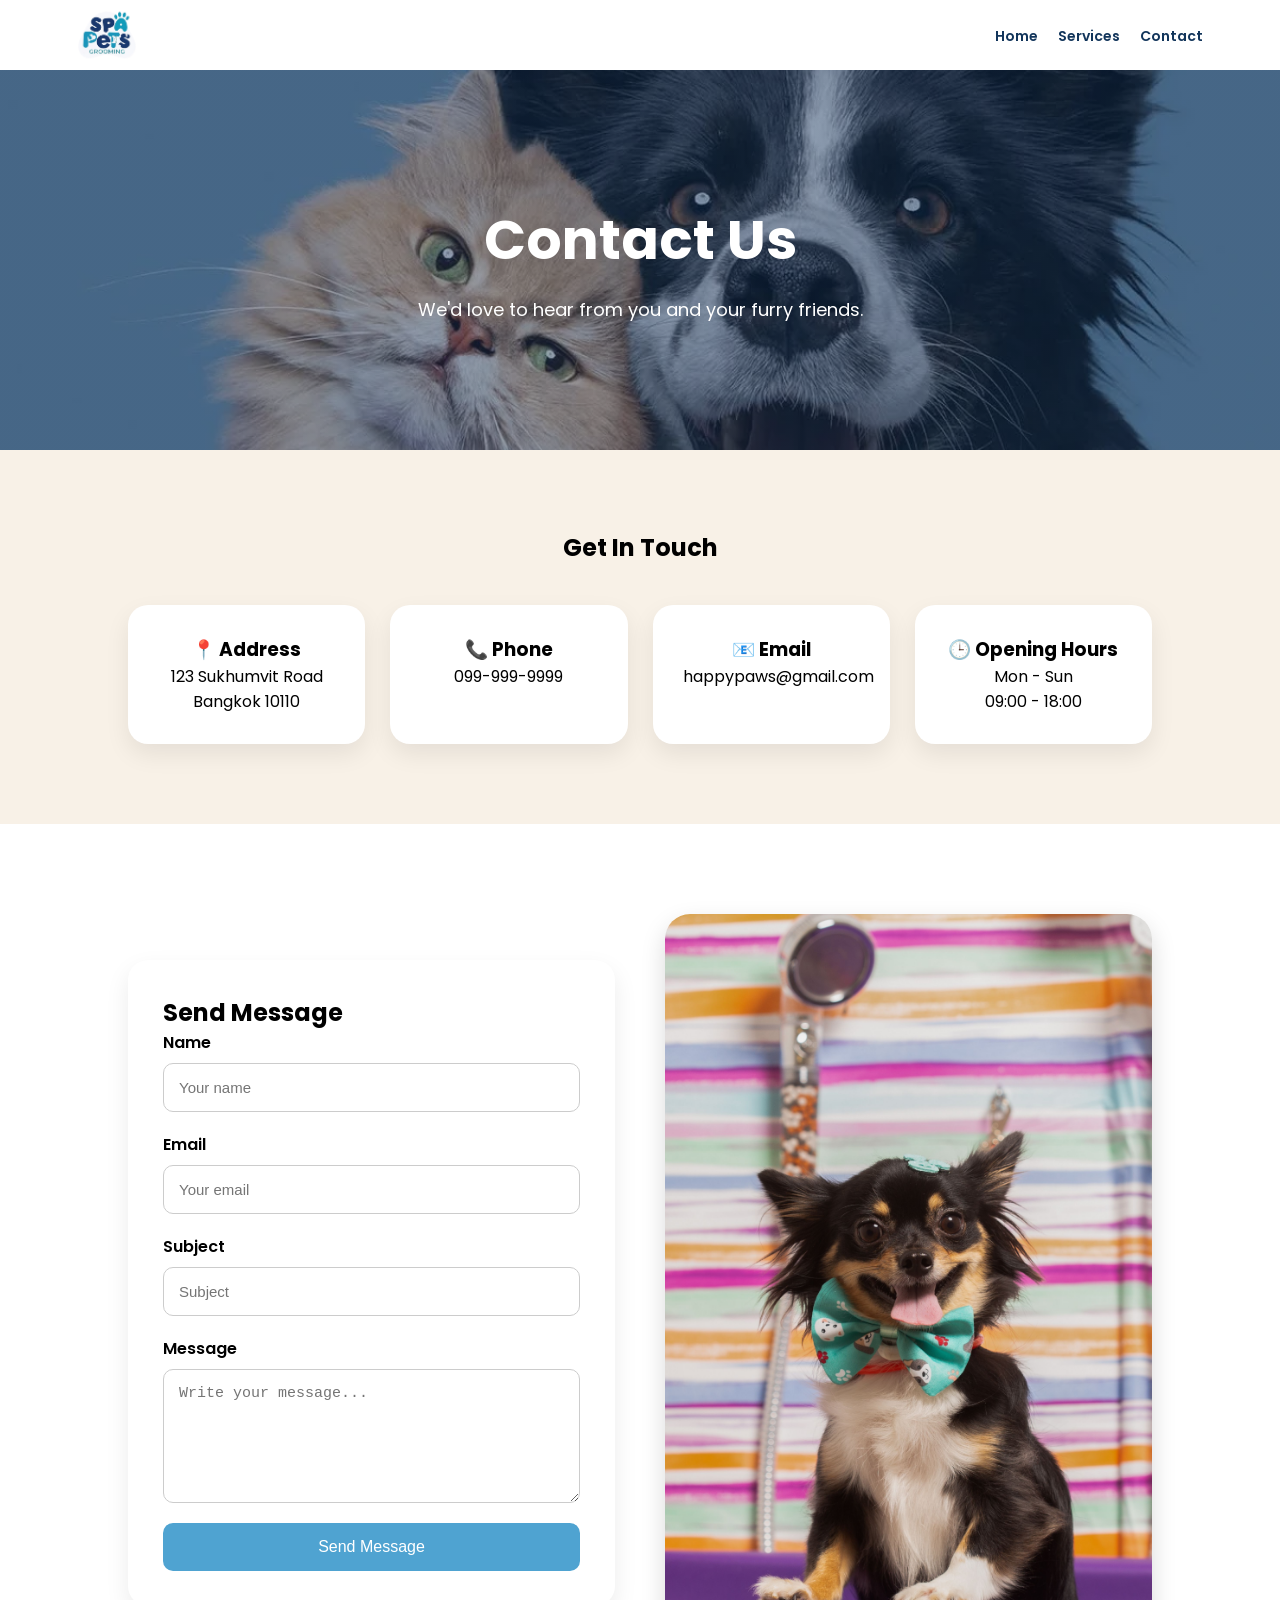
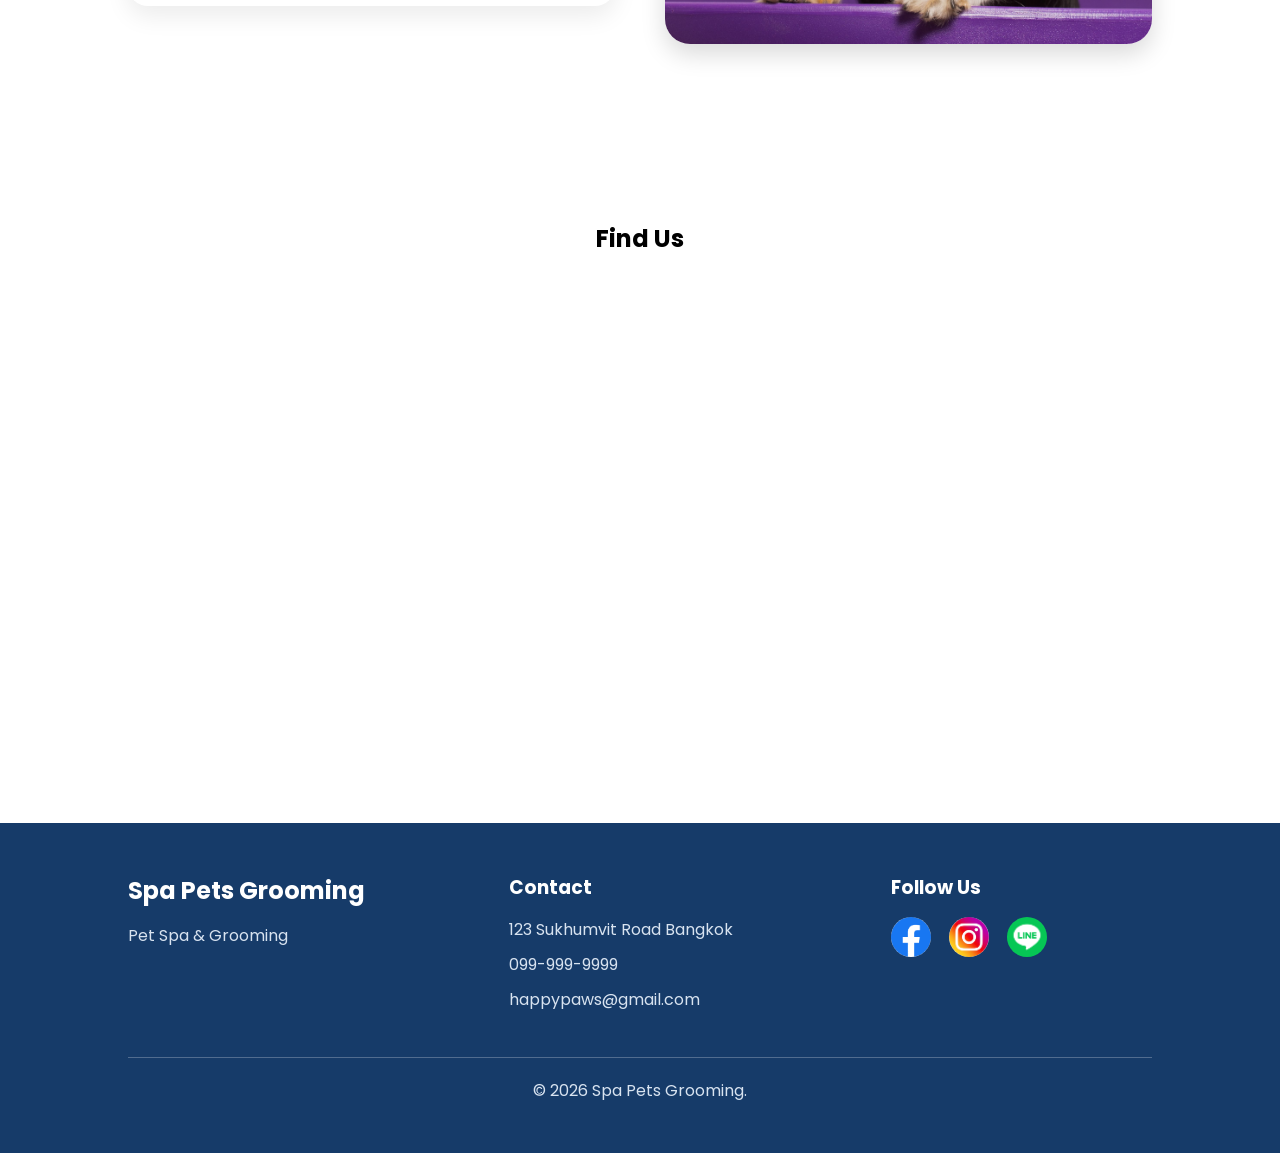
==== contact.html @ fc873a4a "Add files via upload" ====
<!DOCTYPE html>
<html lang="en">
<head>
    <meta charset="UTF-8">
    <meta name="viewport" content="width=device-width, initial-scale=1.0">
    <title>Contact | Spa Pets</title>

    <!-- Google Font -->
    <link href="https://fonts.googleapis.com/css2?family=Poppins:wght@300;400;500;600;700&display=swap" rel="stylesheet">

    <link rel="stylesheet" href="css/style.css">
</head>

<body>

<header>
    <nav>
        <div class="logo">
            <img src="images/spapets.png" alt="Spa Pets Logo">
        </div>

        <ul>
            <li><a href="index.html">Home</a></li>
            <li><a href="menu.html">Services</a></li>
            <li><a href="contact.html" class="active">Contact</a></li>
        </ul>
    </nav>
</header>

<main>

<!-- Page Header -->
<section class="contact-header">

    <div class="header-content">
        <h1>Contact Us</h1>
        <p>We'd love to hear from you and your furry friends.</p>
    </div>

</section>


<!-- Contact Information -->
<section class="contact-info">

    <h2>Get In Touch</h2>

    <div class="info-container">

        <div class="info-card">
            <h3>📍 Address</h3>
            <p>123 Sukhumvit Road<br>Bangkok 10110</p>
        </div>

        <div class="info-card">
            <h3>📞 Phone</h3>
            <p>099-999-9999</p>
        </div>

        <div class="info-card">
            <h3>📧 Email</h3>
            <p>happypaws@gmail.com</p>
        </div>

        <div class="info-card">
            <h3>🕒 Opening Hours</h3>
            <p>Mon - Sun<br>09:00 - 18:00</p>
        </div>

    </div>

</section>



<!-- Contact Form -->
<section class="contact-section">

    <div class="contact-grid">

        <div class="form-box">

            <h2>Send Message</h2>

            <form>

                <div class="form-group">
                    <label for="name">Name</label>
                    <input type="text" id="name" placeholder="Your name">
                </div>

                <div class="form-group">
                    <label for="email">Email</label>
                    <input type="email" id="email" placeholder="Your email">
                </div>

                <div class="form-group">
                    <label for="subject">Subject</label>
                    <input type="text" id="subject" placeholder="Subject">
                </div>

                <div class="form-group">
                    <label for="message">Message</label>
                    <textarea id="message" rows="6" placeholder="Write your message..."></textarea>
                </div>

                <button type="submit">Send Message</button>

            </form>

        </div>


        <div class="contact-image">

            <img src="images/photo6.jpg" alt="Cute dog">

        </div>

    </div>

</section>



<!-- Google Map -->

<section class="map">

<h2>Find Us</h2>

<iframe
src="https://www.google.com/maps?q=Bangkok&output=embed"
loading="lazy">
</iframe>

</section>

</main>



    <footer class="footer">

        <div class="footer-container">

        <div class="footer-section">

        <h2>Spa Pets Grooming</h2>

        <p>Pet Spa & Grooming</p>

        </div>

        <div class="footer-section">

        <h3>Contact</h3>

        <p>123 Sukhumvit Road Bangkok</p>

        <p>099-999-9999</p>

        <p>happypaws@gmail.com</p>

        </div>

            <div class="footer-section">

                <h3>Follow Us</h3>

                <div class="social-icons">

                    <a href="#"><img src="images/face.png" alt="Facebook"></a>
                    <a href="#"><img src="images/ig1.jpeg" alt="Instagram"></a>
                    <a href="#"><img src="images/line.png" alt="Line"></a>

                </div>

            </div>

     </div>

        <hr>

        <p class="copyright">

        © 2026 Spa Pets Grooming.

        </p>

    </footer>

</body>
</html>
---- css/style.css ----
/* Reset */
*{
    margin: 0;
    padding: 0;
    box-sizing: border-box;
}
:root{
    --primary-color: #4FA3D1;      /* Deep Teal */
    --background-color: #F8F1E7;   /* Warm Beige */
    --text-color: #12355B;
    --text-color: #3A332E;         /* Charcoal Brown */
}
html,
body{
    overflow-x: hidden;
}


body{
    font-family: Arial, sans-serif;
}

nav{
    display: flex;
    justify-content: space-between;
    align-items: center;
    padding: 8px 6%;
    height: 70px;
    background:white;
    box-shadow:0 3px 15px rgba(0,0,0,0.08);
}

/* Logo */

.logo{
    display:flex;
    flex-direction:column;

}
.logo span{
    font-size:22px;
    font-weight:700;
    color:#12355B;
}
.logo small{
    font-size:10px;
    color:#5DADE2;
    letter-spacing:1px;
}
.logo img{
    width: 60px;
    height: auto;
}

/*menu*/
nav ul{
    display: flex;
    list-style: none;
    align-items: center;
    gap: 20px; 
}

nav a{
    font-size: 14px;
    text-decoration: none;
    color: #12355b;
    font-weight: 600;
    transition:0.3s;
}

nav a:hover{
    color: #5DADE2;
}



.hero{
    background: linear-gradient(rgba(0,0,0,0.2), rgba(0,0,0,0.2)),url("../images/dogdog.png");
    height:650px;
    background-size:cover; 
    background-position:center;

    display: flex;
    justify-content: flex-start;  
    align-items: center;
    height: 100vh;
    padding-left: 10%;        
    text-align: right;  
}
.hero-text{
    text-align: left;
}

.hero h1,
.hero p,
.hero .btn{
    position:relative;
    z-index:1;
    color:white;
}
.hero h1{
    font-size:52px;
    margin-bottom:20px;
    max-width:600px;
}

.hero p{
    font-size:18px;
    margin-bottom:30px;
    max-width:500px;
    color:#eee;
}

.btn{
    display:inline-block;
    background-color:#5DADE2;
    color:white;
    padding:14px 30px;
    border-radius:8px;
    font-weight:600;
    transition:0.3s;
}

.btn:hover{
    background-color:#3498DB;
    transform:translateY(-2px);
}

/*----------------------------------------*/
.features{
    /*background:#F8FBFF;*/
    padding: 100px 10%;
    text-align: center;
}
.features h2{
    font-size: 36px;
    margin-bottom: 40px;
}
.feature-container{
    display:grid;
    grid-template-columns:repeat(auto-fit,minmax(280px,1fr));
    gap:30px;
    margin-top:50px;
}
.feature-card{
    background:white;
    padding:40px 30px;
    border-radius:20px;
    text-align:center;

    box-shadow:0 8px 25px rgba(0,0,0,.08);
    border-top:5px solid #5DADE2;
    transition:.3s;
}
.feature-card h3{
    margin-bottom:15px;
}

.feature-card p{
    color: #666666;
    line-height: 1.6;
}
.feature-card:hover{
    transform:translateY(-10px);
    box-shadow:0 15px 35px rgba(0,0,0,.15);
}
.feature-icon{

    width:70px;
    height:70px;

    margin:auto;
    margin-bottom:20px;

    border-radius:50%;

    background:#EAF6FF;

    display:flex;
    justify-content:center;
    align-items:center;

    font-size:32px;
}

/* ===== Reviews Section ===== */

.reviews {
    padding: 80px 10%;
    background-color: #f8fbff;
    text-align: center;
}
.reviews h2{
    font-size: 2.5rem;
    color: #333333;
    margin-bottom: 15px;
}
.reviews-description{
    color:#666;
    font-size:1rem;
    margin-bottom:50px;
}
.review-container {
    display: flex;
    gap: 30px;
    overflow-x: auto;
    scroll-snap-type: x mandatory;
    scroll-behavior: smooth;
    padding: 20px 0;
}

/* Review Card */
.review-card{
    background:white;
    min-width:320px;
    max-width:320px;
    padding:20px;
    border-radius:20px;
    box-shadow:0 5px 20px rgba(0,0,0,0.1);
    text-align:left;
    scroll-snap-align:start;
    transition:0.3s;
}
.review-card:hover{
    transform:translateY(-10px);
}
/* Pet Image */
.pet-photo{
    width:100%;
    height:220px;
    object-fit:cover;
    border-radius:15px;
    margin-bottom:20px;
}


/* Customer info */
.reviewer{
    display:flex;
    align-items:center;
    gap:15px;
    margin-bottom:15px;
}
.reviewer h3{
    margin-bottom:5px;
}

/* Avatar */
.avatar{
    width:50px;
    height:50px;
    background:#5DADE2;
    color:white;
    border-radius:50%;
    display:flex;
    justify-content:center;
    align-items:center;
    font-size:20px;
    font-weight:bold;
}

/* Stars */
.stars{
    color:#F4D03F;
}

/* Review text */
.review-text{
    color:#555;
    line-height:1.6;
}

/* CTA Section */
.cta{
    text-align: center;
    padding: 70px 20px;
    background-color: #eaf6ff;
}

.cta h2{
    color: #12355b;
    font-size: 36px;
    margin-bottom: 15px;
}

.cta p{
    font-size: 18px;
    margin-bottom: 30px;
}

.cta a{
    display: inline-block;
    background-color: #12355b;
    color: white;
    padding: 15px 35px;
    border-radius: 30px;
    text-decoration: none;
    font-weight: bold;
}

.cta a:hover{
    background-color: #0b2545 ;
}




.footer {
    background: #163b69;
    color: white;
    padding: 50px 10%;
}

.footer-container {
    display: flex;
    justify-content: space-between;
    flex-wrap: wrap;
    gap: 120px;
}
.footer-section{
    flex: 1;
}
.footer-section h2,
.footer-section h3 {
    margin-bottom: 15px;
}

.footer-section p {
    margin: 10px 0;
    color: #d8e3f0;
}

.social-icons {
    display: flex;
    gap: 18px;
    margin-top: 10px;
}

.social-icons a {
    color: white;
    font-size: 28px;
    transition: .3s;
}

.social-icons a:hover {
    color: #ff69b4;
    transform: scale(1.2);
}

.footer hr {
    margin: 35px 0 20px;
    border: none;
    border-top: 1px solid rgba(255,255,255,.25);
}

.copyright {
    text-align: center;
    color: #d8e3f0;
}

.social-icons img{
    width:40px;
    height:40px;
    object-fit:cover;
    border-radius:50%;
    transition:.3s;
}

.social-icons img:hover{
    transform:scale(1.1);
}




/* ===== Page Header ===== */
.header{
    height:550px;

    background:
        linear-gradient(rgba(18,53,91,.1), rgba(18,53,91,.1)),
        url("../images/cateat1.png");

    background-size:cover;
    background-position:center;

    display:flex;
    justify-content:center;
    align-items:center;
    text-align:center;

    color:white;
}

.header .content{
    max-width:700px;
    padding:20px;
}

.header h1{
    font-size:56px;
    margin-bottom:20px;
    font-weight:700;
}

.header p{
    font-size:20px;
    line-height:1.6;
    margin-bottom:35px;
    color:#f5f5f5;
}

.header-btn{
    display:flex;
    justify-content:center;
    gap:18px;
    flex-wrap:wrap;
}

.btn-outline{
    display:inline-block;
    padding:14px 30px;
    border:2px solid white;
    color:white;
    border-radius:40px;
    text-decoration:none;
    font-weight:600;
    transition:.3s;
}

.btn-outline:hover{
    background:white;
    color:#12355B;
}





/* ==========================
   PROMOTION
========================== */

.promotion{

    width:90%;
    max-width:1000px;

    margin:40px auto 70px;

    padding:50px 30px;

    border-radius:25px;

    background:
        linear-gradient(rgba(18,53,91,.4), rgba(18,53,91,.4)),
        url("../images/dogcat.jpg");

    background-size:cover;
    background-position:center;

    color:white;

    text-align:center;

    box-shadow:0 20px 40px rgba(0,0,0,.15);

}


.promotion h2{

    font-size:36px;

    margin-bottom:12px;

}


.promotion p{

    font-size:18px;

    margin-bottom:25px;

}


.promotion a{

    display:inline-block;

    background:white;

    color:#12355B;

    padding:12px 30px;

    border-radius:30px;

    text-decoration:none;

    font-weight:bold;

    transition:.3s;

}


.promotion a:hover{

    transform:translateY(-3px);

    box-shadow:0 10px 20px rgba(0,0,0,.15);

}
.promo-tag{

    display:inline-block;

    background:#FFD54F;

    color:#12355B;

    padding:8px 18px;

    border-radius:30px;

    font-size:13px;

    font-weight:bold;

    margin-bottom:20px;

}
  

/* hover */
.card{

    background:#fff;

    border-radius:20px;

    overflow:hidden;

    box-shadow:0 10px 25px rgba(0,0,0,.08);

    transition:.35s;

    display:flex;
    
    flex-direction:column;
    position:relative;
}

.card::before{

    content:"";

    position:absolute;

    width:130px;
    height:130px;

    background:radial-gradient(
        circle,
        rgba(79,163,209,.18),
        transparent
    );

    top:-40px;
    right:-40px;

}

.card:hover {
    transform:translateY(-8px);
    box-shadow:0 20px 35px rgba(79,163,209,.25);
}

/* text */
.card h3 {
  color: #1e3a5f;
  margin-bottom: 12px;
}

.card p {
  font-size: 14px;
  color: #6b7c8f;
    line-height:1.6;
    min-height:50px;
}

/* image (อยู่ล่าง + premium) */
.card img{
    width:100%;

    height:220px;

    object-fit:cover;

    transition:.4s;
}

.card:hover img{

    transform:scale(1.08);

}
.card-content{

    padding:22px;

    text-align:center;

}

.price{

    margin-top:18px;

    font-size:24px;

    color:#4FA3D1;

    font-weight:bold;

}

  
/* ==========================
   SERVICES
========================== */

.services{
    background:#f5fbff;
    padding:80px 8%;
    text-align:center;
}

.services h2{
    font-size:36px;
    color:#12355B;
}

.services>p{
    color:#666;
    margin-bottom:50px;
}

/* GRID */

.services-container{

    display:grid;

    grid-template-columns:repeat(6,1fr);

    gap:30px;

    max-width:1200px;

    margin:auto;

}

/* ---------- Row 1 ---------- */

.card:nth-child(1),
.card:nth-child(2){

    grid-column:span 3;

}

/* ---------- Row 2 ---------- */

.card:nth-child(3),
.card:nth-child(4),
.card:nth-child(5){

    grid-column:span 2;

}

/* ---------- Row 3 ---------- */

.card:nth-child(6),
.card:nth-child(7),
.card:nth-child(8){

    grid-column:span 2;

}

.service-btn{

    display:inline-block;

    margin-top:18px;

    padding:12px 24px;

    background:#12355B;

    color:white;

    text-decoration:none;

    border-radius:30px;

    font-size:14px;

    font-weight:600;

    transition:.3s;

}

.service-btn:hover{

    background:#4FA3D1;

    transform:translateY(-2px);

}



/* ==========================
CONTACT PAGE
========================== */

body{
    font-family:'Poppins',sans-serif;
}

/* Header */

.contact-header{

    height:380px;

    background:
    linear-gradient(rgba(18,53,91,.45),rgba(18,53,91,.45)),
    url("../images/dogcat.jpg");

    background-size:cover;
    background-position:center;

    display:flex;
    justify-content:center;
    align-items:center;

    color:white;
    text-align:center;
}

.contact-header h1{
    font-size:55px;
    margin-bottom:15px;
}

.contact-header p{
    font-size:18px;
}

/* Contact Information */

.contact-info{

    padding:80px 10%;
    background:#F8F1E7;
    text-align:center;
}

.contact-info h2{
    margin-bottom:40px;
}

.info-container{

    display:grid;
    grid-template-columns:repeat(auto-fit,minmax(220px,1fr));
    gap:25px;
}

.info-card{

    background:white;

    padding:30px;

    border-radius:20px;

    box-shadow:0 10px 25px rgba(0,0,0,.08);

    transition:.3s;
}

.info-card:hover{

    transform:translateY(-8px);
}

/* Contact Form */

.contact-section{

    padding:90px 10%;
}

.contact-grid{

    display:grid;
    grid-template-columns:1fr 1fr;

    gap:50px;

    align-items:center;
}

.form-box{

    background:white;

    padding:35px;

    border-radius:20px;

    box-shadow:0 10px 25px rgba(0,0,0,.08);
}

.form-group{

    display:flex;

    flex-direction:column;

    margin-bottom:20px;
}

.form-group label{

    margin-bottom:8px;

    font-weight:600;
}

.form-group input,
.form-group textarea{

    padding:15px;

    border:1px solid #ccc;

    border-radius:10px;

    font-size:15px;

    outline:none;

    transition:.3s;
}

.form-group input:focus,
.form-group textarea:focus{

    border-color:#4FA3D1;
}

.form-box button{

    width:100%;

    border:none;

    background:#4FA3D1;

    color:white;

    padding:15px;

    border-radius:10px;

    font-size:16px;

    cursor:pointer;

    transition:.3s;
}

.form-box button:hover{

    background:#12355B;
}

.contact-image img{

    width:100%;

    border-radius:25px;

    box-shadow:0 10px 25px rgba(0,0,0,.15);
}

/* Map */

.map{

    padding:80px 10%;

    text-align:center;
}

.map h2{

    margin-bottom:30px;
}

.map iframe{

    width:100%;

    height:450px;

    border:none;

    border-radius:20px;
}

/* Responsive */

@media(max-width:768px){

.contact-grid{

grid-template-columns:1fr;

}

.contact-header h1{

font-size:40px;

}

.contact-header{

height:280px;

}

}



































@media screen and (min-width:769px) and (max-width:1024px){

    nav{
        padding:20px 40px;
    }
    .logo img{
        width: 80;
    }
    nav ul{
        gap:18px;
    }
    nav a{
        font-size:16px;
    }

    .hero h1{
        font-size: 40px;
    }

    .hero p{
        font-size: 16px;
    }



    .services-container{

        grid-template-columns:repeat(2,1fr);

    }

    .card:nth-child(1),
    .card:nth-child(2),
    .card:nth-child(3),
    .card:nth-child(4),
    .card:nth-child(5),
    .card:nth-child(6),
    .card:nth-child(7),
    .card:nth-child(8){

        grid-column:span 1;

    }
}


/* ===== Mobile ===== */

@media screen and (max-width:768px){
    
    nav{
        padding:15px 20px;
        height:60px;
    }
    .logo img{
        width:50px;
    }
    nav ul{
        gap:13px;
    }
    nav a{
        font-size:13px;
    }

    .hero{
        min-height: 100vh;
        padding: 30px 20px;

        justify-content: center;
        align-items: center;

        text-align: left;

        background-position: 70% center;
    }
     .hero-text{
        max-width:100%;
        text-align:center;
    }
    .hero h1{
        font-size: 35px;
        line-height:1.2;
    }

    .hero p{
        font-size: 14px;
        line-height:1.6;
    }

    .btn{
        padding: 10px 17px;
        font-size: 17px;
    }

    .feature-container{
    grid-template-columns:1fr;
    }





      .services-container{

        grid-template-columns:1fr;

    }


    .header{
    height:420px;
    padding:20px;
}

.header h1{
    font-size:40px;
    line-height:1.1;
}

.header p{
    font-size:16px;
    line-height:1.6;
}

.header-btn{
    flex-direction:column;
    align-items:center;
    gap:15px;
}


    .services-container{
        display:grid;
        grid-template-columns:1fr;
        gap:20px;
    }

    .card{
        width:100%;
    }

    .card img{
        width:100%;
        height:200px;
        object-fit:cover;
        display:block;
    }

    .card-content{
        display:flex;
        flex-direction:column;
        flex:1;
    }

    .service-btn{
        margin-top:auto;
    }

}
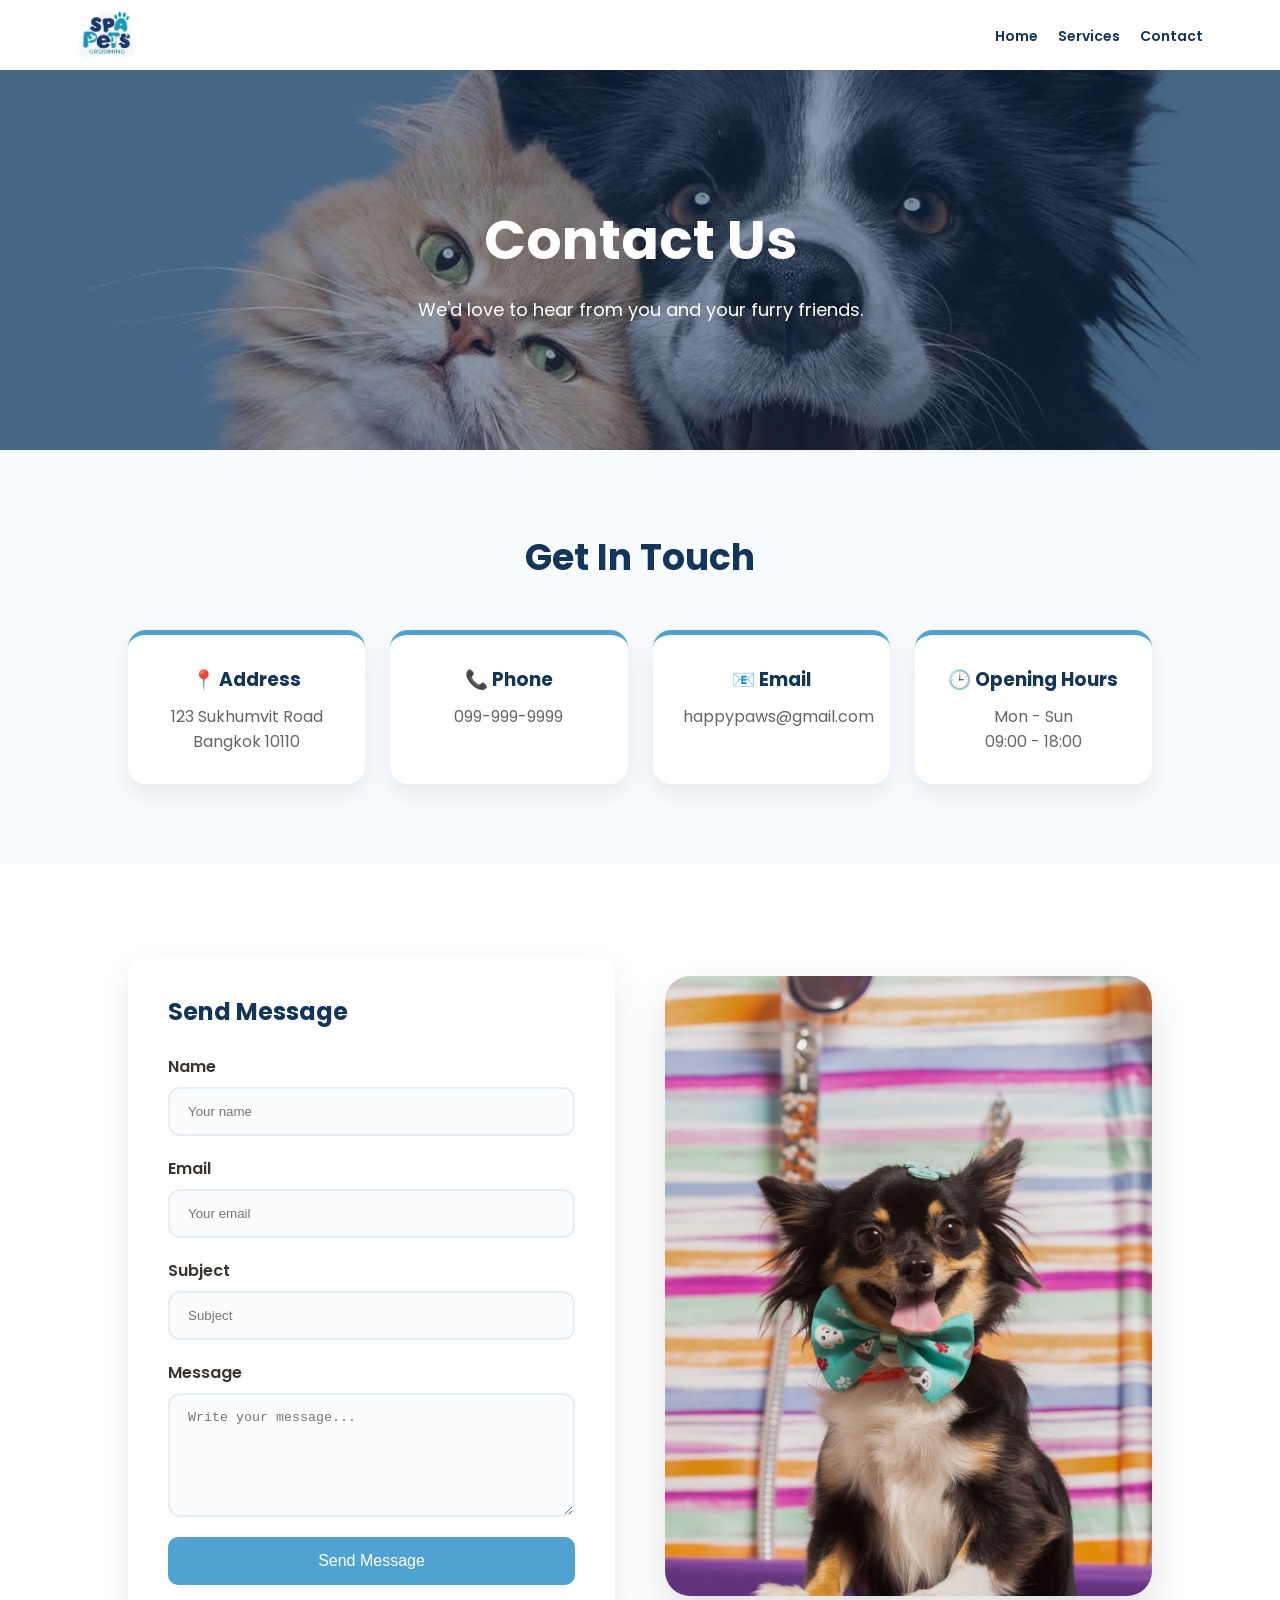
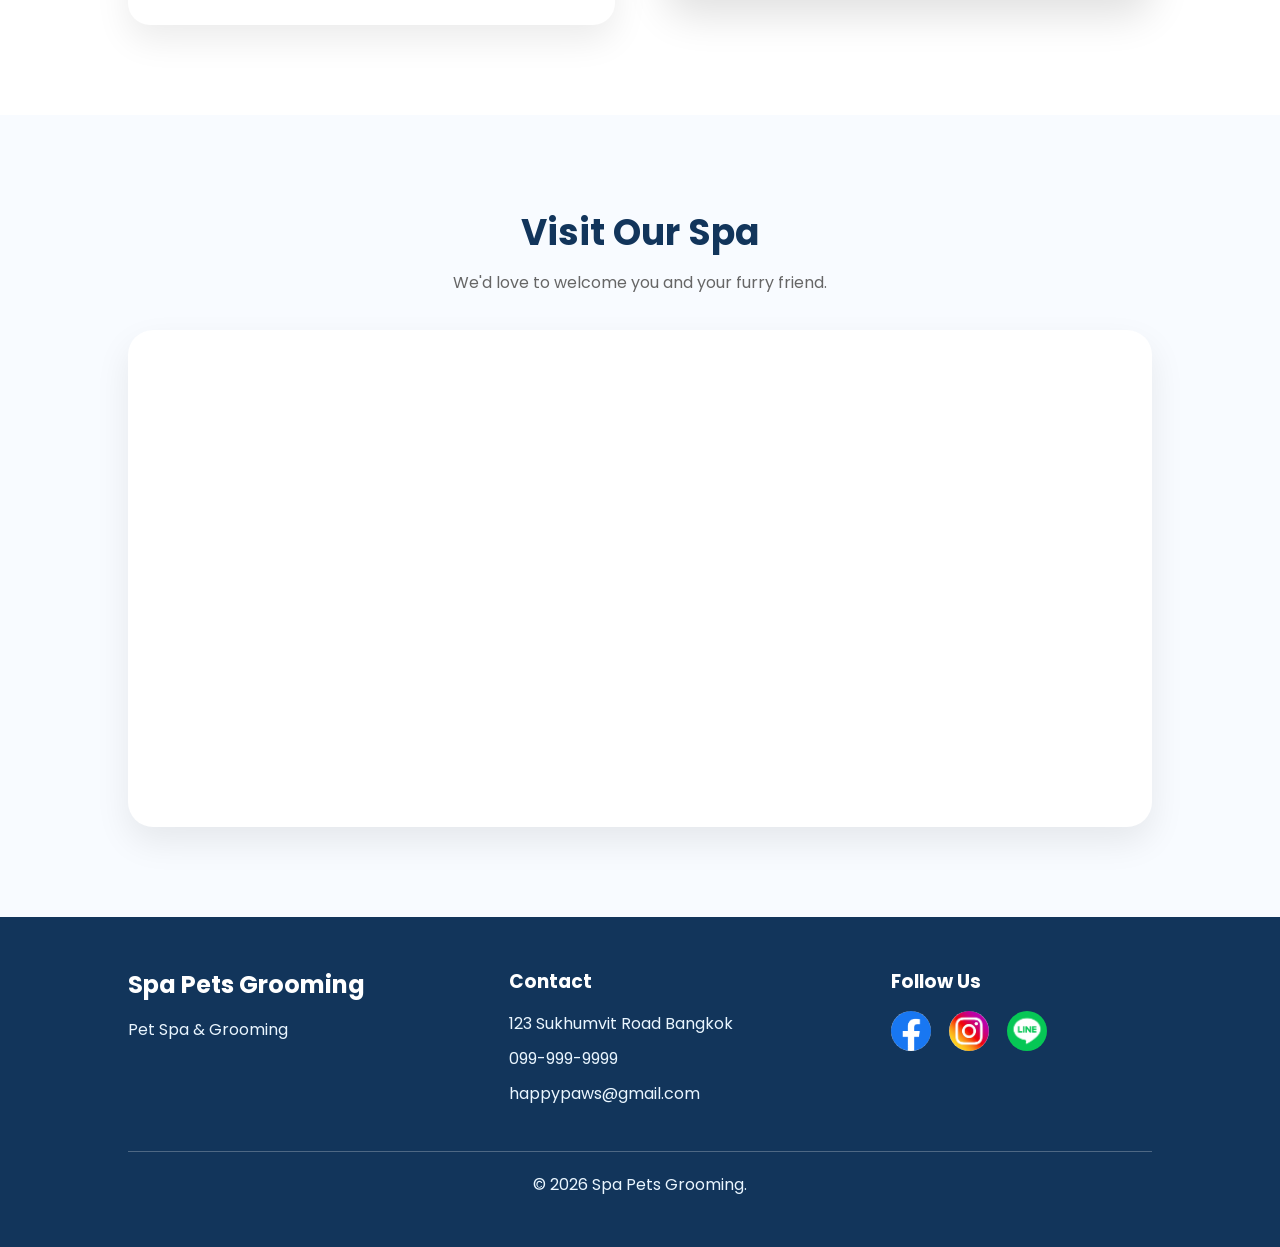
==== commit daa7a48b: "Add files via upload" ====
--- a/contact.html
+++ b/contact.html
@@ -4,6 +4,11 @@
     <meta charset="UTF-8">
     <meta name="viewport" content="width=device-width, initial-scale=1.0">
     <title>Contact | Spa Pets</title>
+
+     <link rel="preconnect" href="https://fonts.googleapis.com">
+    <link rel="preconnect" href="https://fonts.gstatic.com" crossorigin>
+    <link href="https://fonts.googleapis.com/css2?family=Poppins:wght@300;400;500;600;700&display=swap" rel="stylesheet">
+
 
     <!-- Google Font -->
     <link href="https://fonts.googleapis.com/css2?family=Poppins:wght@300;400;500;600;700&display=swap" rel="stylesheet">
@@ -127,12 +132,18 @@
 
 <section class="map">
 
-<h2>Find Us</h2>
-
-<iframe
-src="https://www.google.com/maps?q=Bangkok&output=embed"
-loading="lazy">
-</iframe>
+    <h2>Visit Our Spa</h2>
+    <p>
+        We'd love to welcome you and your furry friend.
+    </p>
+
+    <div class="map-box">
+        <iframe
+        src="https://www.google.com/maps?q=Bangkok&output=embed"
+        loading="lazy">
+        </iframe>
+    </div>
+
 
 </section>
 
--- a/css/style.css
+++ b/css/style.css
@@ -5,19 +5,15 @@
     box-sizing: border-box;
 }
 :root{
-    --primary-color: #4FA3D1;      /* Deep Teal */
-    --background-color: #F8F1E7;   /* Warm Beige */
-    --text-color: #12355B;
-    --text-color: #3A332E;         /* Charcoal Brown */
-}
-html,
+    --primary-color: #12355B;     /* น้ำเงินเข้ม */
+    --secondary-color: #4FA3D1;   /* ฟ้าหลัก */
+    --light-color: #EAF6FF;       /* ฟ้าอ่อน */
+    --text-color: #3A332E;
+    --white: #ffffff;
+}
 body{
-    overflow-x: hidden;
-}
-
-
-body{
-    font-family: Arial, sans-serif;
+    font-family:'Poppins',sans-serif;
+    color: var(--text-color);
 }
 
 nav{
@@ -44,7 +40,7 @@
 }
 .logo small{
     font-size:10px;
-    color:#5DADE2;
+    color:var(--secondary-color);
     letter-spacing:1px;
 }
 .logo img{
@@ -69,14 +65,13 @@
 }
 
 nav a:hover{
-    color: #5DADE2;
+    color: var(--secondary-color);
 }
 
 
 
 .hero{
     background: linear-gradient(rgba(0,0,0,0.2), rgba(0,0,0,0.2)),url("../images/dogdog.png");
-    height:650px;
     background-size:cover; 
     background-position:center;
 
@@ -113,7 +108,7 @@
 
 .btn{
     display:inline-block;
-    background-color:#5DADE2;
+    background-color:var(--secondary-color);
     color:white;
     padding:14px 30px;
     border-radius:8px;
@@ -122,7 +117,7 @@
 }
 
 .btn:hover{
-    background-color:#3498DB;
+    background-color:var(--primary-color);
     transform:translateY(-2px);
 }
 
@@ -149,7 +144,7 @@
     text-align:center;
 
     box-shadow:0 8px 25px rgba(0,0,0,.08);
-    border-top:5px solid #5DADE2;
+    border-top:5px solid var(--secondary-color);
     transition:.3s;
 }
 .feature-card h3{
@@ -192,7 +187,7 @@
 }
 .reviews h2{
     font-size: 2.5rem;
-    color: #333333;
+    color:var(--primary-color);
     margin-bottom: 15px;
 }
 .reviews-description{
@@ -249,7 +244,7 @@
 .avatar{
     width:50px;
     height:50px;
-    background:#5DADE2;
+    background:var(--secondary-color);
     color:white;
     border-radius:50%;
     display:flex;
@@ -299,14 +294,14 @@
 }
 
 .cta a:hover{
-    background-color: #0b2545 ;
+    background-color:var(--primary-color);
 }
 
 
 
 
 .footer {
-    background: #163b69;
+    background: var(--primary-color);
     color: white;
     padding: 50px 10%;
 }
@@ -327,7 +322,7 @@
 
 .footer-section p {
     margin: 10px 0;
-    color: #d8e3f0;
+    color: var(--light-color);
 }
 
 .social-icons {
@@ -343,7 +338,7 @@
 }
 
 .social-icons a:hover {
-    color: #ff69b4;
+    color: var(--secondary-color);
     transform: scale(1.2);
 }
 
@@ -355,7 +350,7 @@
 
 .copyright {
     text-align: center;
-    color: #d8e3f0;
+    color: var(--light-color);
 }
 
 .social-icons img{
@@ -429,8 +424,8 @@
 }
 
 .btn-outline:hover{
-    background:white;
-    color:#12355B;
+    background: var(--white);
+    color: var(--primary-color);
 }
 
 
@@ -490,9 +485,8 @@
 
     display:inline-block;
 
-    background:white;
-
-    color:#12355B;
+    background: var(--white);
+    color: var(--primary-color);
 
     padding:12px 30px;
 
@@ -518,9 +512,9 @@
 
     display:inline-block;
 
-    background:#FFD54F;
-
-    color:#12355B;
+    background:var(--light-color);
+
+    color:var(--primary-color);
 
     padding:8px 18px;
 
@@ -554,26 +548,6 @@
     position:relative;
 }
 
-.card::before{
-
-    content:"";
-
-    position:absolute;
-
-    width:130px;
-    height:130px;
-
-    background:radial-gradient(
-        circle,
-        rgba(79,163,209,.18),
-        transparent
-    );
-
-    top:-40px;
-    right:-40px;
-
-}
-
 .card:hover {
     transform:translateY(-8px);
     box-shadow:0 20px 35px rgba(79,163,209,.25);
@@ -581,7 +555,7 @@
 
 /* text */
 .card h3 {
-  color: #1e3a5f;
+  color:var(--primary-color);
   margin-bottom: 12px;
 }
 
@@ -622,7 +596,7 @@
 
     font-size:24px;
 
-    color:#4FA3D1;
+    color:var(--secondary-color);
 
     font-weight:bold;
 
@@ -641,7 +615,7 @@
 
 .services h2{
     font-size:36px;
-    color:#12355B;
+    color:var(--primary-color);
 }
 
 .services>p{
@@ -732,9 +706,7 @@
 CONTACT PAGE
 ========================== */
 
-body{
-    font-family:'Poppins',sans-serif;
-}
+
 
 /* Header */
 
@@ -771,12 +743,14 @@
 .contact-info{
 
     padding:80px 10%;
-    background:#F8F1E7;
+    background:#F8FBFF;
     text-align:center;
 }
 
 .contact-info h2{
-    margin-bottom:40px;
+   color:#12355B;
+    font-size:36px;
+    margin-bottom:45px;
 }
 
 .info-container{
@@ -787,27 +761,38 @@
 }
 
 .info-card{
+    background:#fff;
+    border-top:5px solid #4FA3D1;
+    border-radius:18px;
+    padding:30px;
+    box-shadow:0 10px 25px rgba(0,0,0,.08);
+    transition:.3s;
+}
+
+.info-card:hover{
+
+    transform:translateY(-8px);
+    box-shadow:0 15px 35px rgba(79,163,209,.2);
+}
+.info-card i{
+    color:#4FA3D1;
+    font-size:28px;
+    margin-bottom:15px;
+}
+.info-card h3{
+    color:#12355B;
+    margin-bottom:10px;
+}
+
+.info-card p{
+    color:#666;
+}
+
+/* Contact Form */
+
+.contact-section{
 
     background:white;
-
-    padding:30px;
-
-    border-radius:20px;
-
-    box-shadow:0 10px 25px rgba(0,0,0,.08);
-
-    transition:.3s;
-}
-
-.info-card:hover{
-
-    transform:translateY(-8px);
-}
-
-/* Contact Form */
-
-.contact-section{
-
     padding:90px 10%;
 }
 
@@ -822,14 +807,14 @@
 }
 
 .form-box{
-
-    background:white;
-
-    padding:35px;
-
-    border-radius:20px;
-
-    box-shadow:0 10px 25px rgba(0,0,0,.08);
+    background:#fff;
+    padding:40px;
+    border-radius:22px;
+    box-shadow:0 15px 35px rgba(0,0,0,.08);
+}
+.form-box h2{
+    color:#12355B;
+    margin-bottom:25px;
 }
 
 .form-group{
@@ -851,15 +836,13 @@
 .form-group input,
 .form-group textarea{
 
-    padding:15px;
-
-    border:1px solid #ccc;
-
-    border-radius:10px;
-
-    font-size:15px;
-
-    outline:none;
+    padding:15px 18px;
+
+    border:2px solid #E8EEF5;
+
+    border-radius:12px;
+
+    background:#FAFCFE;
 
     transition:.3s;
 }
@@ -868,6 +851,10 @@
 .form-group textarea:focus{
 
     border-color:#4FA3D1;
+
+    background:white;
+
+    box-shadow:0 0 10px rgba(79,163,209,.15);
 }
 
 .form-box button{
@@ -899,24 +886,49 @@
 .contact-image img{
 
     width:100%;
+    height:620px;
+
+    object-fit:cover;
 
     border-radius:25px;
 
-    box-shadow:0 10px 25px rgba(0,0,0,.15);
+    box-shadow:0 20px 40px rgba(0,0,0,.12);
 }
 
 /* Map */
 
 .map{
 
-    padding:80px 10%;
+    background:#F8FBFF;
+
+    padding:90px 10%;
 
     text-align:center;
 }
 
 .map h2{
 
-    margin-bottom:30px;
+    font-size:36px;
+
+    color:#12355B;
+
+    margin-bottom:10px;
+}
+.map p{
+
+    color:#666;
+
+    margin-bottom:35px;
+}
+.map-box{
+
+    background:white;
+
+    padding:20px;
+
+    border-radius:25px;
+
+    box-shadow:0 15px 35px rgba(0,0,0,.08);
 }
 
 .map iframe{
@@ -927,32 +939,10 @@
 
     border:none;
 
-    border-radius:20px;
-}
-
-/* Responsive */
-
-@media(max-width:768px){
-
-.contact-grid{
-
-grid-template-columns:1fr;
-
-}
-
-.contact-header h1{
-
-font-size:40px;
-
-}
-
-.contact-header{
-
-height:280px;
-
-}
-
-}
+    border-radius:18px;
+}
+
+
 
 
 
@@ -994,7 +984,7 @@
         padding:20px 40px;
     }
     .logo img{
-        width: 80;
+        width: 80px;
     }
     nav ul{
         gap:18px;
@@ -1118,32 +1108,61 @@
     gap:15px;
 }
 
-
+.card{
+    display:flex;
+    flex-direction:column;
+    height:100%;
+}
+
+.card-content{
+    display:flex;
+    flex-direction:column;
+    flex:1;
+}
+
+.card p{
+    flex:1;
+}
+
+
+.contact-grid{
+
+grid-template-columns:1fr;
+
+}
+
+.contact-header h1{
+
+font-size:40px;
+
+}
+
+.contact-header{
+
+height:280px;
+
+}
+
+.service-btn{
+    margin-top:auto;
+}
     .services-container{
         display:grid;
         grid-template-columns:1fr;
         gap:20px;
     }
 
-    .card{
+    .services-container .card{
+        grid-column:auto !important;
         width:100%;
-    }
-
-    .card img{
-        width:100%;
-        height:200px;
-        object-fit:cover;
-        display:block;
-    }
-
-    .card-content{
-        display:flex;
-        flex-direction:column;
-        flex:1;
-    }
-
-    .service-btn{
-        margin-top:auto;
-    }
+
+    }
+
+
+    .contact-image img{
+        display: none;
+    }
+        
+
 
 }
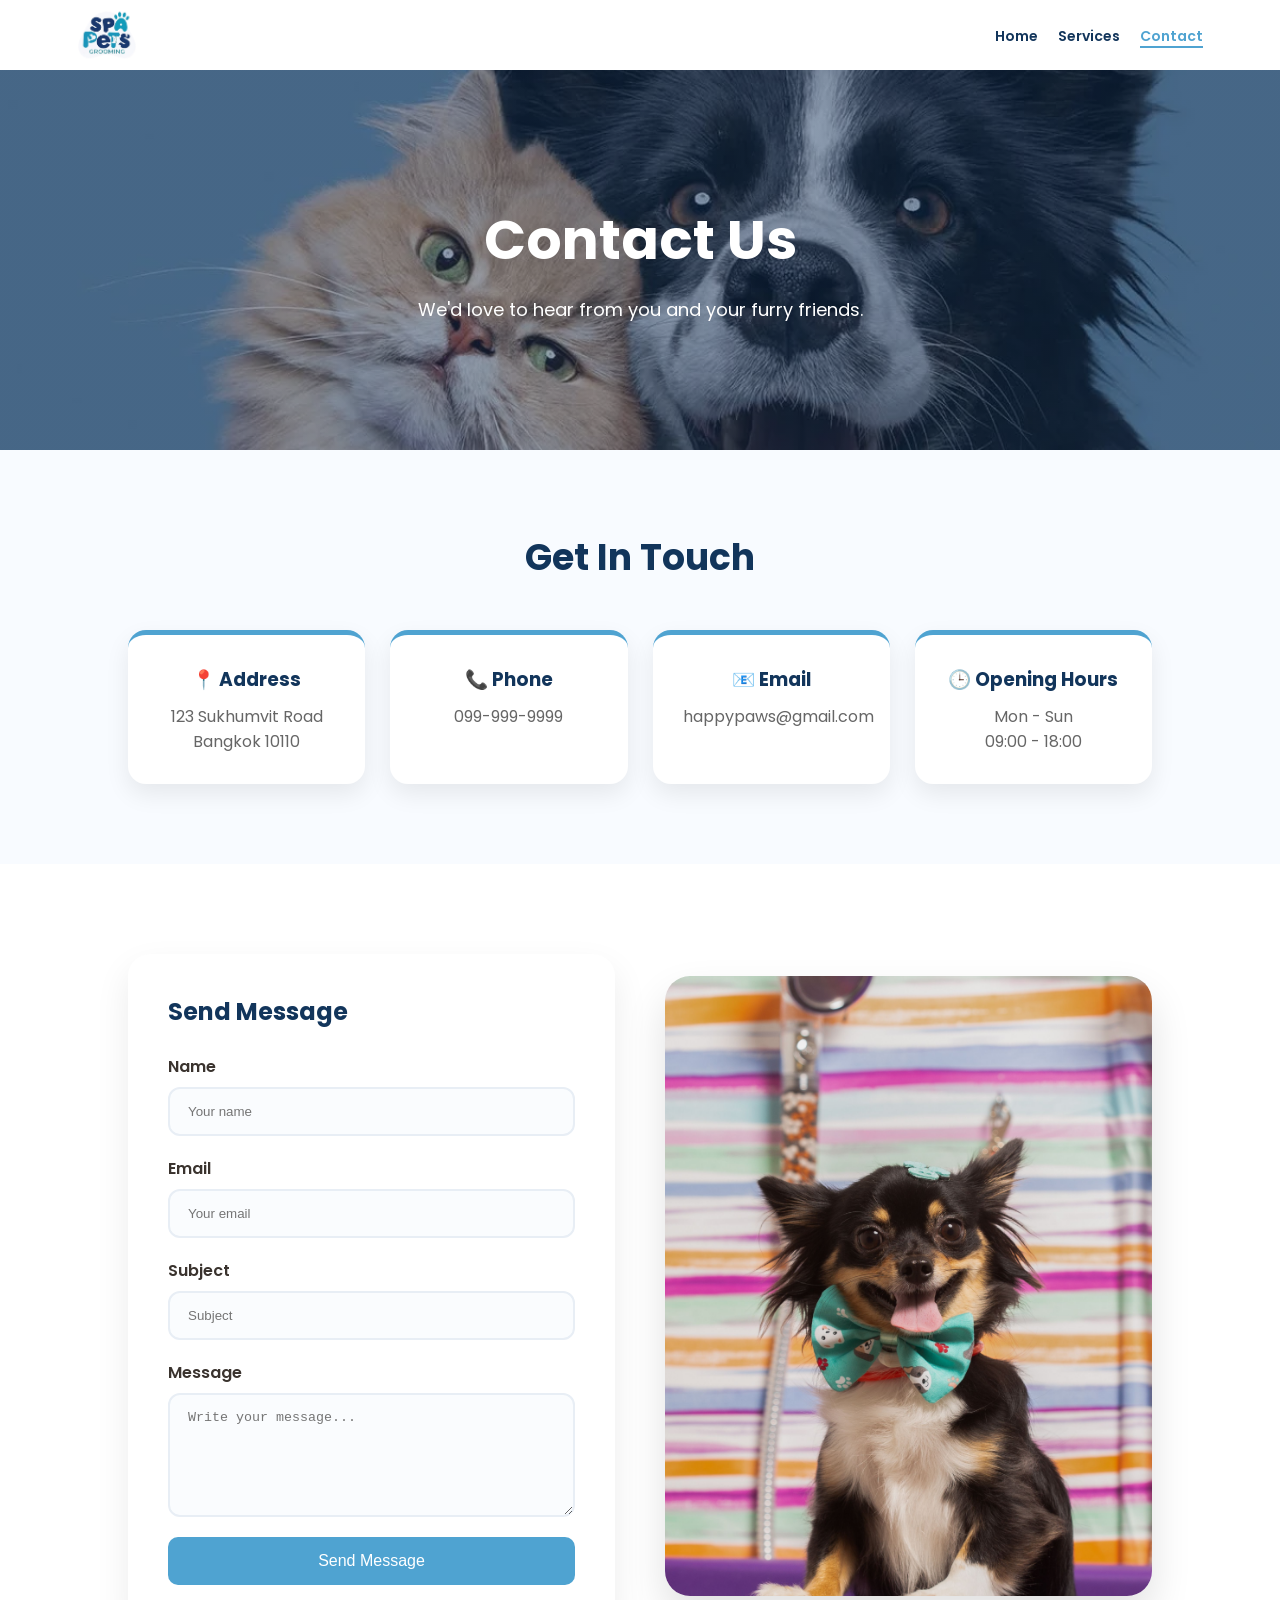
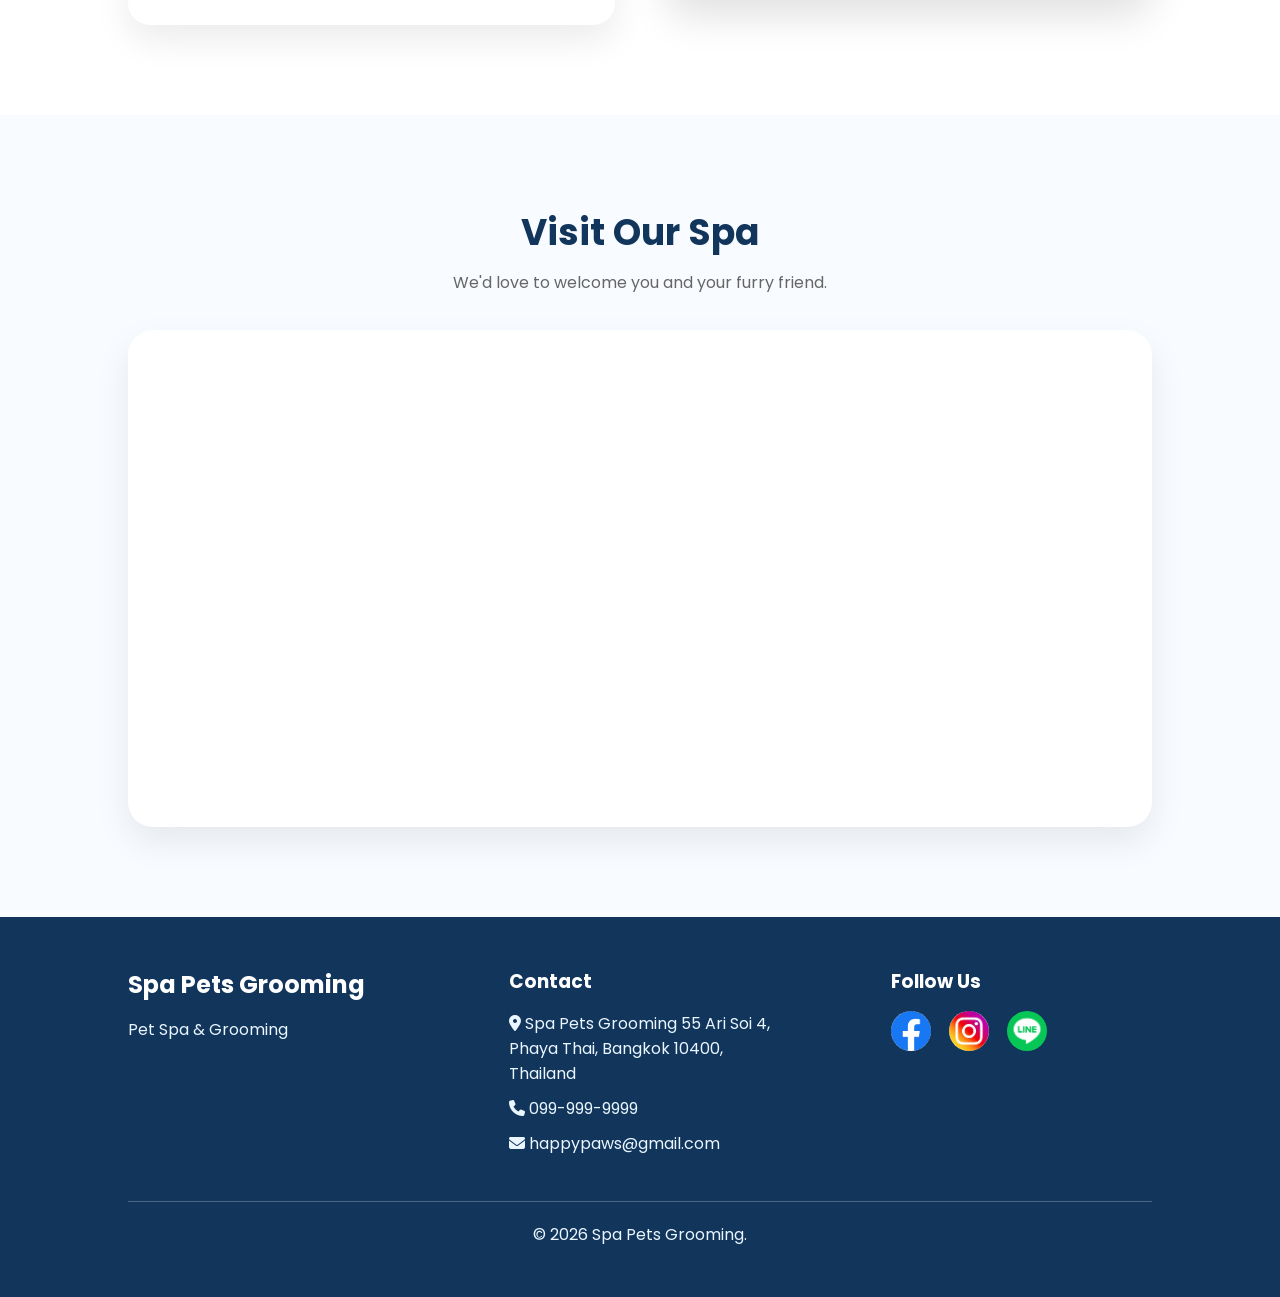
==== commit 09208137: "Add files via upload" ====
--- a/contact.html
+++ b/contact.html
@@ -5,198 +5,188 @@
     <meta name="viewport" content="width=device-width, initial-scale=1.0">
     <title>Contact | Spa Pets</title>
 
-     <link rel="preconnect" href="https://fonts.googleapis.com">
-    <link rel="preconnect" href="https://fonts.gstatic.com" crossorigin>
-    <link href="https://fonts.googleapis.com/css2?family=Poppins:wght@300;400;500;600;700&display=swap" rel="stylesheet">
+        <link rel="preconnect" href="https://fonts.googleapis.com">
+        <link rel="preconnect" href="https://fonts.gstatic.com" crossorigin>
+        <link href="https://fonts.googleapis.com/css2?family=Poppins:wght@300;400;500;600;700&display=swap" rel="stylesheet">
+        
 
+        <link rel="stylesheet" href="css/style.css">
 
-    <!-- Google Font -->
-    <link href="https://fonts.googleapis.com/css2?family=Poppins:wght@300;400;500;600;700&display=swap" rel="stylesheet">
+        <link rel="stylesheet"
+        href="https://cdnjs.cloudflare.com/ajax/libs/font-awesome/6.5.2/css/all.min.css">
 
-    <link rel="stylesheet" href="css/style.css">
 </head>
 
 <body>
 
-<header>
-    <nav>
-        <div class="logo">
-            <img src="images/spapets.png" alt="Spa Pets Logo">
-        </div>
+    <header>
+        <nav>
+            <div class="logo">
+                <img src="images/spapets.png" alt="Spa Pets Logo">
+            </div>
 
-        <ul>
-            <li><a href="index.html">Home</a></li>
-            <li><a href="menu.html">Services</a></li>
-            <li><a href="contact.html" class="active">Contact</a></li>
-        </ul>
-    </nav>
-</header>
+            <ul>
+                <li><a href="index.html">Home</a></li>
+                <li><a href="menu.html">Services</a></li>
+                <li><a href="contact.html" class="active">Contact</a></li>
+            </ul>
+        </nav>
+    </header>
 
-<main>
+    <main>
 
-<!-- Page Header -->
-<section class="contact-header">
+        <!-- Page Header -->
+        <section class="contact-header">
 
-    <div class="header-content">
-        <h1>Contact Us</h1>
-        <p>We'd love to hear from you and your furry friends.</p>
-    </div>
+            <div class="header-content">
+                <h1>Contact Us</h1>
+                <p>We'd love to hear from you and your furry friends.</p>
+            </div>
 
-</section>
+        </section>
 
 
-<!-- Contact Information -->
-<section class="contact-info">
+        <!-- Contact Information -->
+        <section class="contact-info">
 
-    <h2>Get In Touch</h2>
+            <h2>Get In Touch</h2>
 
-    <div class="info-container">
+            <div class="info-container">
 
-        <div class="info-card">
-            <h3>📍 Address</h3>
-            <p>123 Sukhumvit Road<br>Bangkok 10110</p>
-        </div>
+                <div class="info-card">
+                    <h3>📍 Address</h3>
+                    <p>123 Sukhumvit Road<br>Bangkok 10110</p>
+                </div>
 
-        <div class="info-card">
-            <h3>📞 Phone</h3>
-            <p>099-999-9999</p>
-        </div>
+                <div class="info-card">
+                    <h3>📞 Phone</h3>
+                    <p>099-999-9999</p>
+                </div>
 
-        <div class="info-card">
-            <h3>📧 Email</h3>
-            <p>happypaws@gmail.com</p>
-        </div>
+                <div class="info-card">
+                    <h3>📧 Email</h3>
+                    <p>happypaws@gmail.com</p>
+                </div>
 
-        <div class="info-card">
-            <h3>🕒 Opening Hours</h3>
-            <p>Mon - Sun<br>09:00 - 18:00</p>
-        </div>
+                <div class="info-card">
+                    <h3>🕒 Opening Hours</h3>
+                    <p>Mon - Sun<br>09:00 - 18:00</p>
+                </div>
 
-    </div>
+            </div>
 
-</section>
+        </section>
 
 
 
-<!-- Contact Form -->
-<section class="contact-section">
+        <!-- Contact Form -->
+        <section class="contact-section">
 
-    <div class="contact-grid">
+            <div class="contact-grid">
 
-        <div class="form-box">
+                <div class="form-box">
 
-            <h2>Send Message</h2>
+                    <h2>Send Message</h2>
 
-            <form>
+                    <form>
 
-                <div class="form-group">
-                    <label for="name">Name</label>
-                    <input type="text" id="name" placeholder="Your name">
+                        <div class="form-group">
+                            <label for="name">Name</label>
+                            <input type="text" id="name" placeholder="Your name">
+                        </div>
+
+                        <div class="form-group">
+                            <label for="email">Email</label>
+                            <input type="email" id="email" placeholder="Your email">
+                        </div>
+
+                        <div class="form-group">
+                            <label for="subject">Subject</label>
+                            <input type="text" id="subject" placeholder="Subject">
+                        </div>
+
+                        <div class="form-group">
+                            <label for="message">Message</label>
+                            <textarea id="message" rows="6" placeholder="Write your message..."></textarea>
+                        </div>
+
+                        <button type="submit">Send Message</button>
+
+                    </form>
+
                 </div>
 
-                <div class="form-group">
-                    <label for="email">Email</label>
-                    <input type="email" id="email" placeholder="Your email">
+
+                <div class="contact-image">
+                    <img src="images/photo6.jpg" alt="Cute dog">
                 </div>
 
-                <div class="form-group">
-                    <label for="subject">Subject</label>
-                    <input type="text" id="subject" placeholder="Subject">
-                </div>
+            </div>
 
-                <div class="form-group">
-                    <label for="message">Message</label>
-                    <textarea id="message" rows="6" placeholder="Write your message..."></textarea>
-                </div>
-
-                <button type="submit">Send Message</button>
-
-            </form>
-
-        </div>
-
-
-        <div class="contact-image">
-
-            <img src="images/photo6.jpg" alt="Cute dog">
-
-        </div>
-
-    </div>
-
-</section>
+        </section>
 
 
 
-<!-- Google Map -->
+            <!-- Google Map -->
 
-<section class="map">
+            <section class="map">
 
-    <h2>Visit Our Spa</h2>
-    <p>
-        We'd love to welcome you and your furry friend.
-    </p>
+                <h2>Visit Our Spa</h2>
+                <p>
+                    We'd love to welcome you and your furry friend.
+                </p>
 
-    <div class="map-box">
-        <iframe
-        src="https://www.google.com/maps?q=Bangkok&output=embed"
-        loading="lazy">
-        </iframe>
-    </div>
+                <div class="map-box">
+                    <iframe
+                        src="https://www.google.com/maps?q=Ari+Bangkok&output=embed"
+                        loading="lazy">
+                    </iframe>
+                </div>
 
 
-</section>
+            </section>
 
-</main>
+    </main>
 
 
 
+    <!-- Footer -->
     <footer class="footer">
 
         <div class="footer-container">
 
-        <div class="footer-section">
-
-        <h2>Spa Pets Grooming</h2>
-
-        <p>Pet Spa & Grooming</p>
-
-        </div>
-
-        <div class="footer-section">
-
-        <h3>Contact</h3>
-
-        <p>123 Sukhumvit Road Bangkok</p>
-
-        <p>099-999-9999</p>
-
-        <p>happypaws@gmail.com</p>
-
-        </div>
+            <div class="footer-section">
+                <h2>Spa Pets Grooming</h2>
+                <p>Pet Spa &amp; Grooming</p>
+            </div>
 
             <div class="footer-section">
+                <h3>Contact</h3>
+                <p><i class="fa-solid fa-location-dot"></i> Spa Pets Grooming
+                                                            55 Ari Soi 4,
+                                                            Phaya Thai,
+                                                            Bangkok 10400, Thailand</p>
+                <p><i class="fa-solid fa-phone"></i> 099-999-9999</p>
+                <p><i class="fa-solid fa-envelope"></i> happypaws@gmail.com</p>
+            </div>
 
+            <div class="footer-section">
                 <h3>Follow Us</h3>
 
                 <div class="social-icons">
-
                     <a href="#"><img src="images/face.png" alt="Facebook"></a>
                     <a href="#"><img src="images/ig1.jpeg" alt="Instagram"></a>
                     <a href="#"><img src="images/line.png" alt="Line"></a>
-
                 </div>
 
             </div>
 
-     </div>
+        </div>
 
         <hr>
 
         <p class="copyright">
-
-        © 2026 Spa Pets Grooming.
-
+            © 2026 Spa Pets Grooming.
         </p>
 
     </footer>
--- a/css/style.css
+++ b/css/style.css
@@ -15,6 +15,7 @@
     font-family:'Poppins',sans-serif;
     color: var(--text-color);
 }
+
 
 nav{
     display: flex;
@@ -68,6 +69,11 @@
     color: var(--secondary-color);
 }
 
+nav a.active{
+    color: var(--secondary-color);
+    border-bottom: 2px solid var(--secondary-color);
+}
+
 
 
 .hero{
@@ -160,21 +166,15 @@
     box-shadow:0 15px 35px rgba(0,0,0,.15);
 }
 .feature-icon{
-
     width:70px;
     height:70px;
-
     margin:auto;
     margin-bottom:20px;
-
     border-radius:50%;
-
     background:#EAF6FF;
-
     display:flex;
     justify-content:center;
     align-items:center;
-
     font-size:32px;
 }
 
@@ -430,8 +430,6 @@
 
 
 
-
-
 /* ==========================
    PROMOTION
 ========================== */
@@ -461,89 +459,49 @@
     box-shadow:0 20px 40px rgba(0,0,0,.15);
 
 }
-
-
 .promotion h2{
-
     font-size:36px;
-
     margin-bottom:12px;
 
 }
-
-
 .promotion p{
-
     font-size:18px;
-
     margin-bottom:25px;
-
-}
-
-
+}
 .promotion a{
-
     display:inline-block;
-
     background: var(--white);
     color: var(--primary-color);
-
     padding:12px 30px;
-
     border-radius:30px;
-
     text-decoration:none;
-
     font-weight:bold;
-
     transition:.3s;
-
-}
-
-
+}
 .promotion a:hover{
-
     transform:translateY(-3px);
-
     box-shadow:0 10px 20px rgba(0,0,0,.15);
-
 }
 .promo-tag{
-
     display:inline-block;
-
     background:var(--light-color);
-
     color:var(--primary-color);
-
     padding:8px 18px;
-
     border-radius:30px;
-
     font-size:13px;
-
     font-weight:bold;
-
     margin-bottom:20px;
-
 }
   
 
 /* hover */
 .card{
-
     background:#fff;
-
     border-radius:20px;
-
     overflow:hidden;
-
     box-shadow:0 10px 25px rgba(0,0,0,.08);
-
     transition:.35s;
-
     display:flex;
-    
     flex-direction:column;
     position:relative;
 }
@@ -555,13 +513,13 @@
 
 /* text */
 .card h3 {
-  color:var(--primary-color);
-  margin-bottom: 12px;
+    color:var(--primary-color);
+    margin-bottom: 12px;
 }
 
 .card p {
-  font-size: 14px;
-  color: #6b7c8f;
+    font-size: 14px;
+    color: #6b7c8f;
     line-height:1.6;
     min-height:50px;
 }
@@ -569,37 +527,25 @@
 /* image (อยู่ล่าง + premium) */
 .card img{
     width:100%;
-
     height:220px;
-
     object-fit:cover;
-
     transition:.4s;
 }
-
 .card:hover img{
 
     transform:scale(1.08);
 
 }
 .card-content{
-
     padding:22px;
-
     text-align:center;
-
 }
 
 .price{
-
     margin-top:18px;
-
     font-size:24px;
-
     color:var(--secondary-color);
-
     font-weight:bold;
-
 }
 
   
@@ -626,17 +572,11 @@
 /* GRID */
 
 .services-container{
-
     display:grid;
-
     grid-template-columns:repeat(6,1fr);
-
     gap:30px;
-
     max-width:1200px;
-
     margin:auto;
-
 }
 
 /* ---------- Row 1 ---------- */
@@ -669,33 +609,21 @@
 }
 
 .service-btn{
-
     display:inline-block;
-
     margin-top:18px;
-
     padding:12px 24px;
-
     background:#12355B;
-
     color:white;
-
     text-decoration:none;
-
     border-radius:30px;
-
     font-size:14px;
-
     font-weight:600;
-
     transition:.3s;
 
 }
 
 .service-btn:hover{
-
     background:#4FA3D1;
-
     transform:translateY(-2px);
 
 }
@@ -706,14 +634,10 @@
 CONTACT PAGE
 ========================== */
 
-
-
 /* Header */
 
 .contact-header{
-
     height:380px;
-
     background:
     linear-gradient(rgba(18,53,91,.45),rgba(18,53,91,.45)),
     url("../images/dogcat.jpg");
@@ -741,7 +665,6 @@
 /* Contact Information */
 
 .contact-info{
-
     padding:80px 10%;
     background:#F8FBFF;
     text-align:center;
@@ -754,7 +677,6 @@
 }
 
 .info-container{
-
     display:grid;
     grid-template-columns:repeat(auto-fit,minmax(220px,1fr));
     gap:25px;
@@ -770,7 +692,6 @@
 }
 
 .info-card:hover{
-
     transform:translateY(-8px);
     box-shadow:0 15px 35px rgba(79,163,209,.2);
 }
@@ -791,18 +712,14 @@
 /* Contact Form */
 
 .contact-section{
-
     background:white;
     padding:90px 10%;
 }
 
 .contact-grid{
-
     display:grid;
     grid-template-columns:1fr 1fr;
-
     gap:50px;
-
     align-items:center;
 }
 
@@ -818,159 +735,86 @@
 }
 
 .form-group{
-
     display:flex;
-
     flex-direction:column;
-
     margin-bottom:20px;
 }
 
 .form-group label{
-
     margin-bottom:8px;
-
     font-weight:600;
 }
 
 .form-group input,
 .form-group textarea{
-
     padding:15px 18px;
-
     border:2px solid #E8EEF5;
-
     border-radius:12px;
-
     background:#FAFCFE;
-
     transition:.3s;
 }
 
 .form-group input:focus,
 .form-group textarea:focus{
-
     border-color:#4FA3D1;
-
     background:white;
-
     box-shadow:0 0 10px rgba(79,163,209,.15);
 }
 
 .form-box button{
-
     width:100%;
-
     border:none;
-
     background:#4FA3D1;
-
     color:white;
-
     padding:15px;
-
     border-radius:10px;
-
     font-size:16px;
-
     cursor:pointer;
-
     transition:.3s;
 }
 
 .form-box button:hover{
-
     background:#12355B;
 }
 
 .contact-image img{
-
     width:100%;
     height:620px;
-
     object-fit:cover;
-
     border-radius:25px;
-
     box-shadow:0 20px 40px rgba(0,0,0,.12);
 }
 
 /* Map */
 
 .map{
-
     background:#F8FBFF;
-
     padding:90px 10%;
-
     text-align:center;
 }
 
 .map h2{
-
     font-size:36px;
-
     color:#12355B;
-
     margin-bottom:10px;
 }
 .map p{
-
     color:#666;
-
     margin-bottom:35px;
 }
 .map-box{
-
     background:white;
-
     padding:20px;
-
     border-radius:25px;
-
     box-shadow:0 15px 35px rgba(0,0,0,.08);
 }
 
 .map iframe{
-
     width:100%;
-
     height:450px;
-
     border:none;
-
     border-radius:18px;
 }
-
-
-
-
-
-
-
-
-
-
-
-
-
-
-
-
-
-
-
-
-
-
-
-
-
-
-
-
-
-
 
 
 
@@ -1000,8 +844,6 @@
     .hero p{
         font-size: 16px;
     }
-
-
 
     .services-container{
 
@@ -1073,79 +915,63 @@
     }
 
     .feature-container{
+        grid-template-columns:1fr;
+    }
+
+    .services-container{
+
+        grid-template-columns:1fr;
+
+    }
+
+
+    .header{
+        height:420px;
+        padding:20px;
+    }
+    .header h1{
+        font-size:40px;
+        line-height:1.1;
+    }
+    .header p{
+        font-size:16px;
+        line-height:1.6;
+    }
+    .header-btn{
+        flex-direction:column;
+        align-items:center;
+        gap:15px;
+    }
+
+
+    .card{
+        display:flex;
+        flex-direction:column;
+        height:100%;
+    }
+    .card-content{
+        display:flex;
+        flex-direction:column;
+        flex:1;
+    }
+    .card p{
+        flex:1;
+    }
+
+
+    .contact-grid{
     grid-template-columns:1fr;
     }
-
-
-
-
-
-      .services-container{
-
-        grid-template-columns:1fr;
-
-    }
-
-
-    .header{
-    height:420px;
-    padding:20px;
-}
-
-.header h1{
+    .contact-header h1{
     font-size:40px;
-    line-height:1.1;
-}
-
-.header p{
-    font-size:16px;
-    line-height:1.6;
-}
-
-.header-btn{
-    flex-direction:column;
-    align-items:center;
-    gap:15px;
-}
-
-.card{
-    display:flex;
-    flex-direction:column;
-    height:100%;
-}
-
-.card-content{
-    display:flex;
-    flex-direction:column;
-    flex:1;
-}
-
-.card p{
-    flex:1;
-}
-
-
-.contact-grid{
-
-grid-template-columns:1fr;
-
-}
-
-.contact-header h1{
-
-font-size:40px;
-
-}
-
-.contact-header{
-
-height:280px;
-
-}
-
-.service-btn{
-    margin-top:auto;
-}
+    }
+    .contact-header{
+    height:280px;
+    }
+
+    .service-btn{
+        margin-top:auto;
+    }
     .services-container{
         display:grid;
         grid-template-columns:1fr;
@@ -1158,7 +984,6 @@
 
     }
 
-
     .contact-image img{
         display: none;
     }
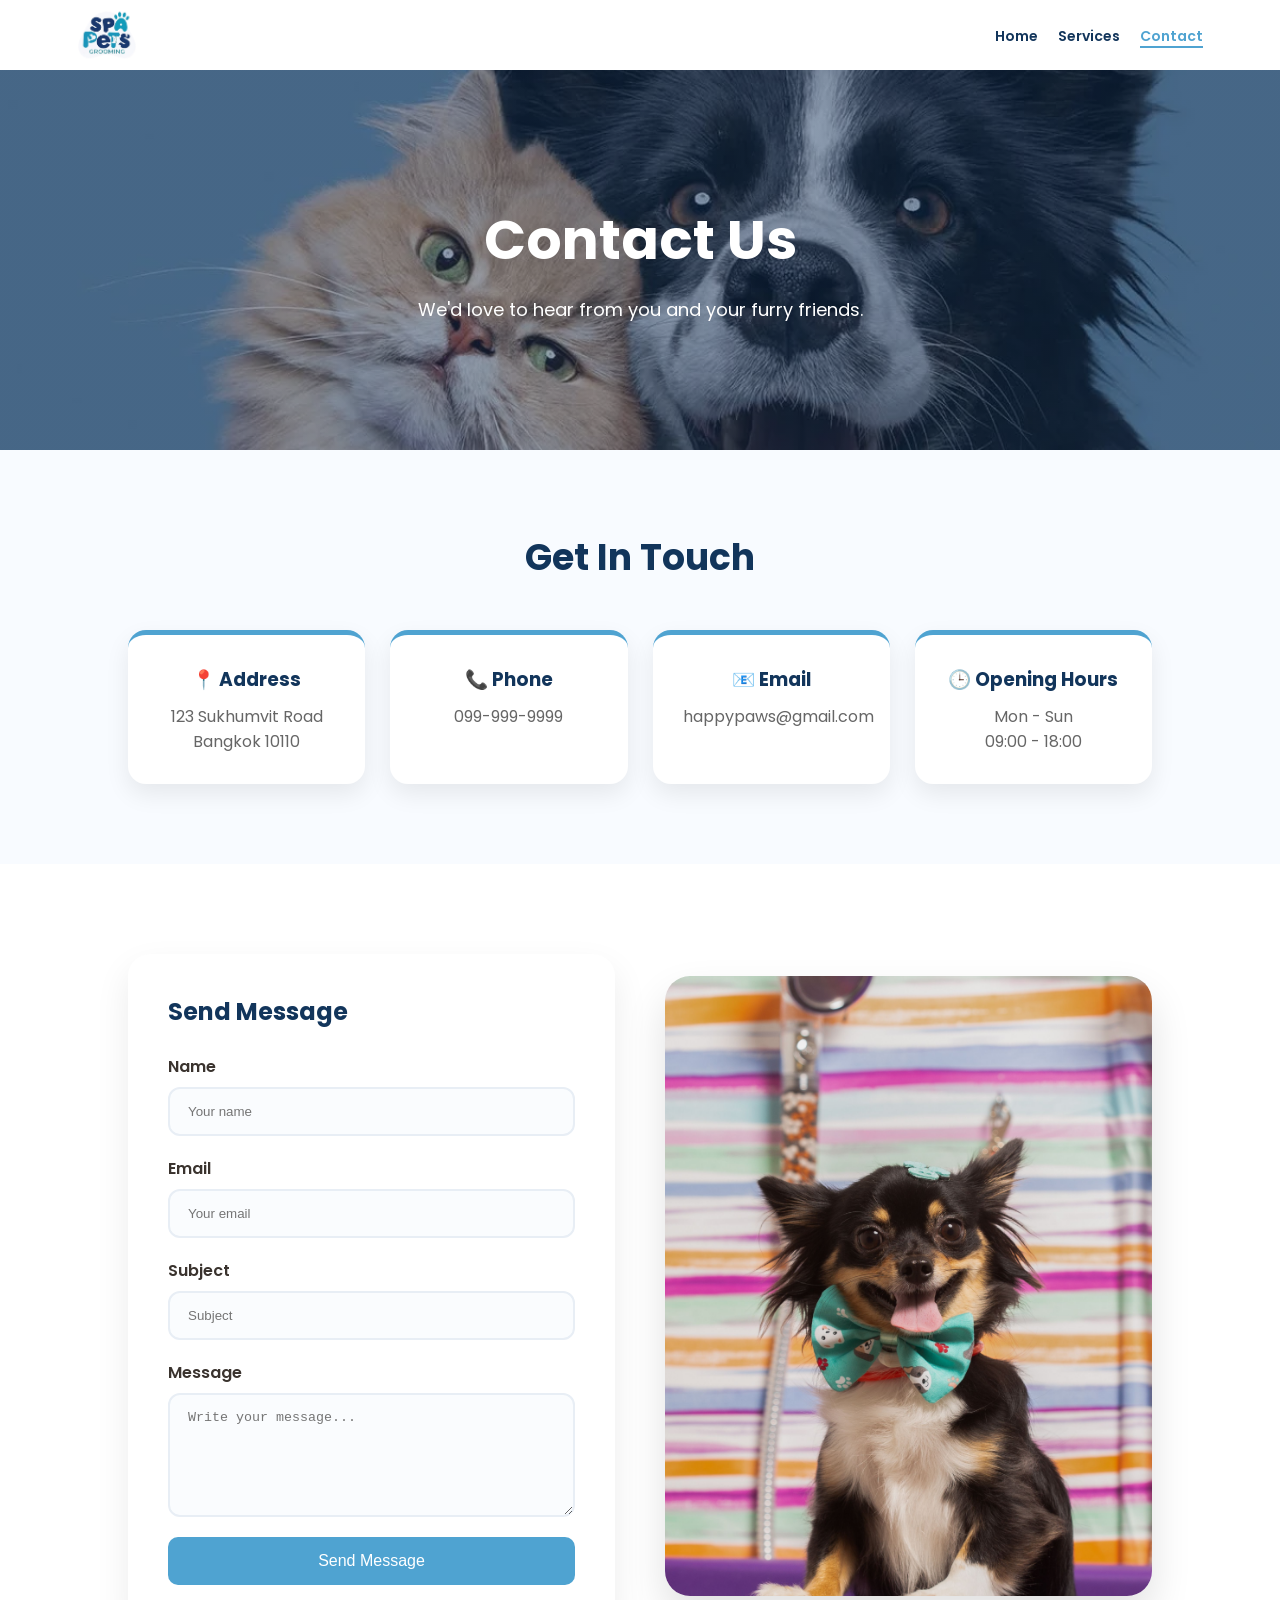
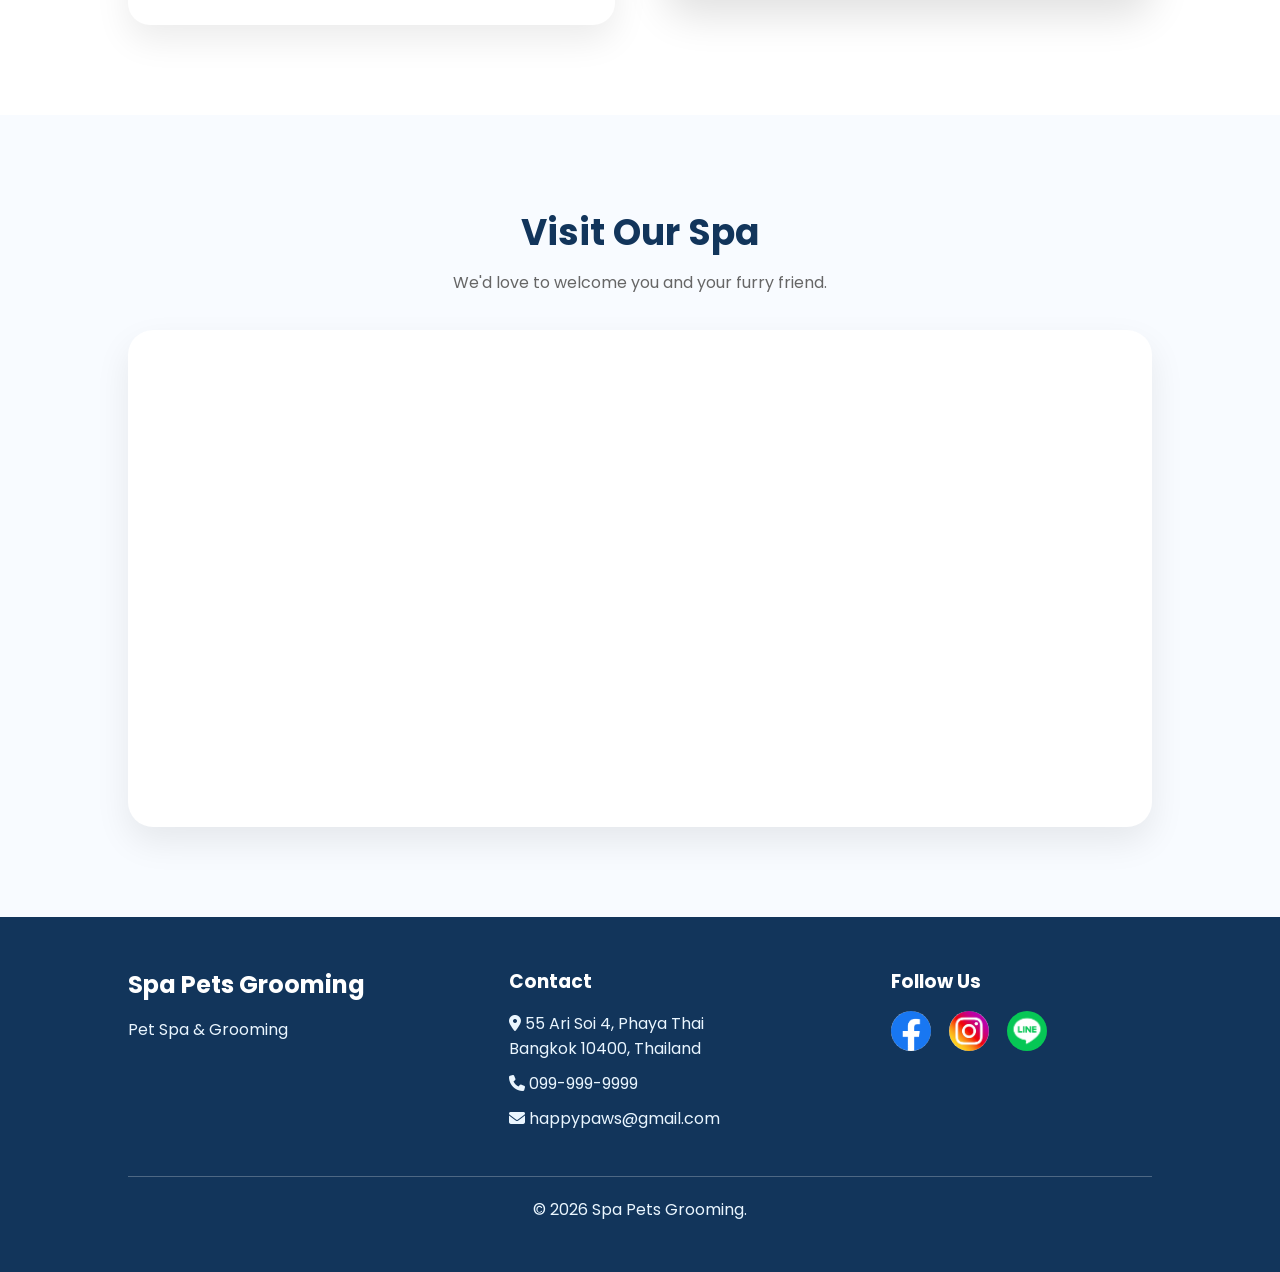
==== commit 24de5864: "Add files via upload" ====
--- a/contact.html
+++ b/contact.html
@@ -4,6 +4,7 @@
     <meta charset="UTF-8">
     <meta name="viewport" content="width=device-width, initial-scale=1.0">
     <title>Contact | Spa Pets</title>
+    <link rel="icon" type="image/png" href="images/spapets.png">
 
         <link rel="preconnect" href="https://fonts.googleapis.com">
         <link rel="preconnect" href="https://fonts.gstatic.com" crossorigin>
@@ -140,7 +141,9 @@
                     <iframe
                         src="https://www.google.com/maps?q=Ari+Bangkok&output=embed"
                         loading="lazy">
+                        title="Spa Pets Location Map">
                     </iframe>
+                    
                 </div>
 
 
@@ -161,11 +164,10 @@
             </div>
 
             <div class="footer-section">
-                <h3>Contact</h3>
-                <p><i class="fa-solid fa-location-dot"></i> Spa Pets Grooming
-                                                            55 Ari Soi 4,
-                                                            Phaya Thai,
-                                                            Bangkok 10400, Thailand</p>
+            <h3>Contact</h3>
+                <p><i class="fa-solid fa-location-dot"></i> 
+                    55 Ari Soi 4, Phaya Thai<br>
+                    Bangkok 10400, Thailand
                 <p><i class="fa-solid fa-phone"></i> 099-999-9999</p>
                 <p><i class="fa-solid fa-envelope"></i> happypaws@gmail.com</p>
             </div>
--- a/css/style.css
+++ b/css/style.css
@@ -845,6 +845,7 @@
         font-size: 16px;
     }
 
+
     .services-container{
 
         grid-template-columns:repeat(2,1fr);
@@ -885,33 +886,30 @@
     }
 
     .hero{
-        min-height: 100vh;
-        padding: 30px 20px;
-
-        justify-content: center;
-        align-items: center;
-
-        text-align: left;
-
-        background-position: 70% center;
+        height:420px;
+        min-height:420px;
+        background-size:cover;
+        background-position:center 35%;
     }
      .hero-text{
         max-width:100%;
         text-align:center;
     }
     .hero h1{
-        font-size: 35px;
+        font-size: 30px;
         line-height:1.2;
+        margin-bottom:15px;
     }
 
     .hero p{
         font-size: 14px;
         line-height:1.6;
+        margin-bottom: 20px;
     }
 
     .btn{
-        padding: 10px 17px;
-        font-size: 17px;
+        padding:10px 22px;
+        font-size:15px;
     }
 
     .feature-container{
@@ -987,7 +985,58 @@
     .contact-image img{
         display: none;
     }
-        
-
-
+
+    .footer{
+        padding:30px 20px 15px;
+    }
+
+    .footer-container{
+        display:flex;
+        flex-direction:column;
+        align-items:center;
+        text-align:center;
+        gap:20px;
+    }
+
+    .footer-section{
+        width:100%;
+    }
+
+    .footer-section h2{
+        font-size:20px;
+        margin-bottom:8px;
+    }
+
+    .footer-section h3{
+        font-size:17px;
+        margin-bottom:8px;
+    }
+
+    .footer-section p{
+        font-size:14px;
+        line-height:1.5;
+        margin:5px 0;
+    }
+
+    .social-icons{
+        justify-content:center;
+        gap:12px;
+    }
+
+    .social-icons img{
+        width:32px;
+        height:32px;
+    }
+
+    .footer hr{
+        margin:20px 0 10px;
+    }
+
+    .copyright{
+        font-size:12px;
+    }
+    .price {
+        margin-bottom: 20px;
+    }
+            
 }
